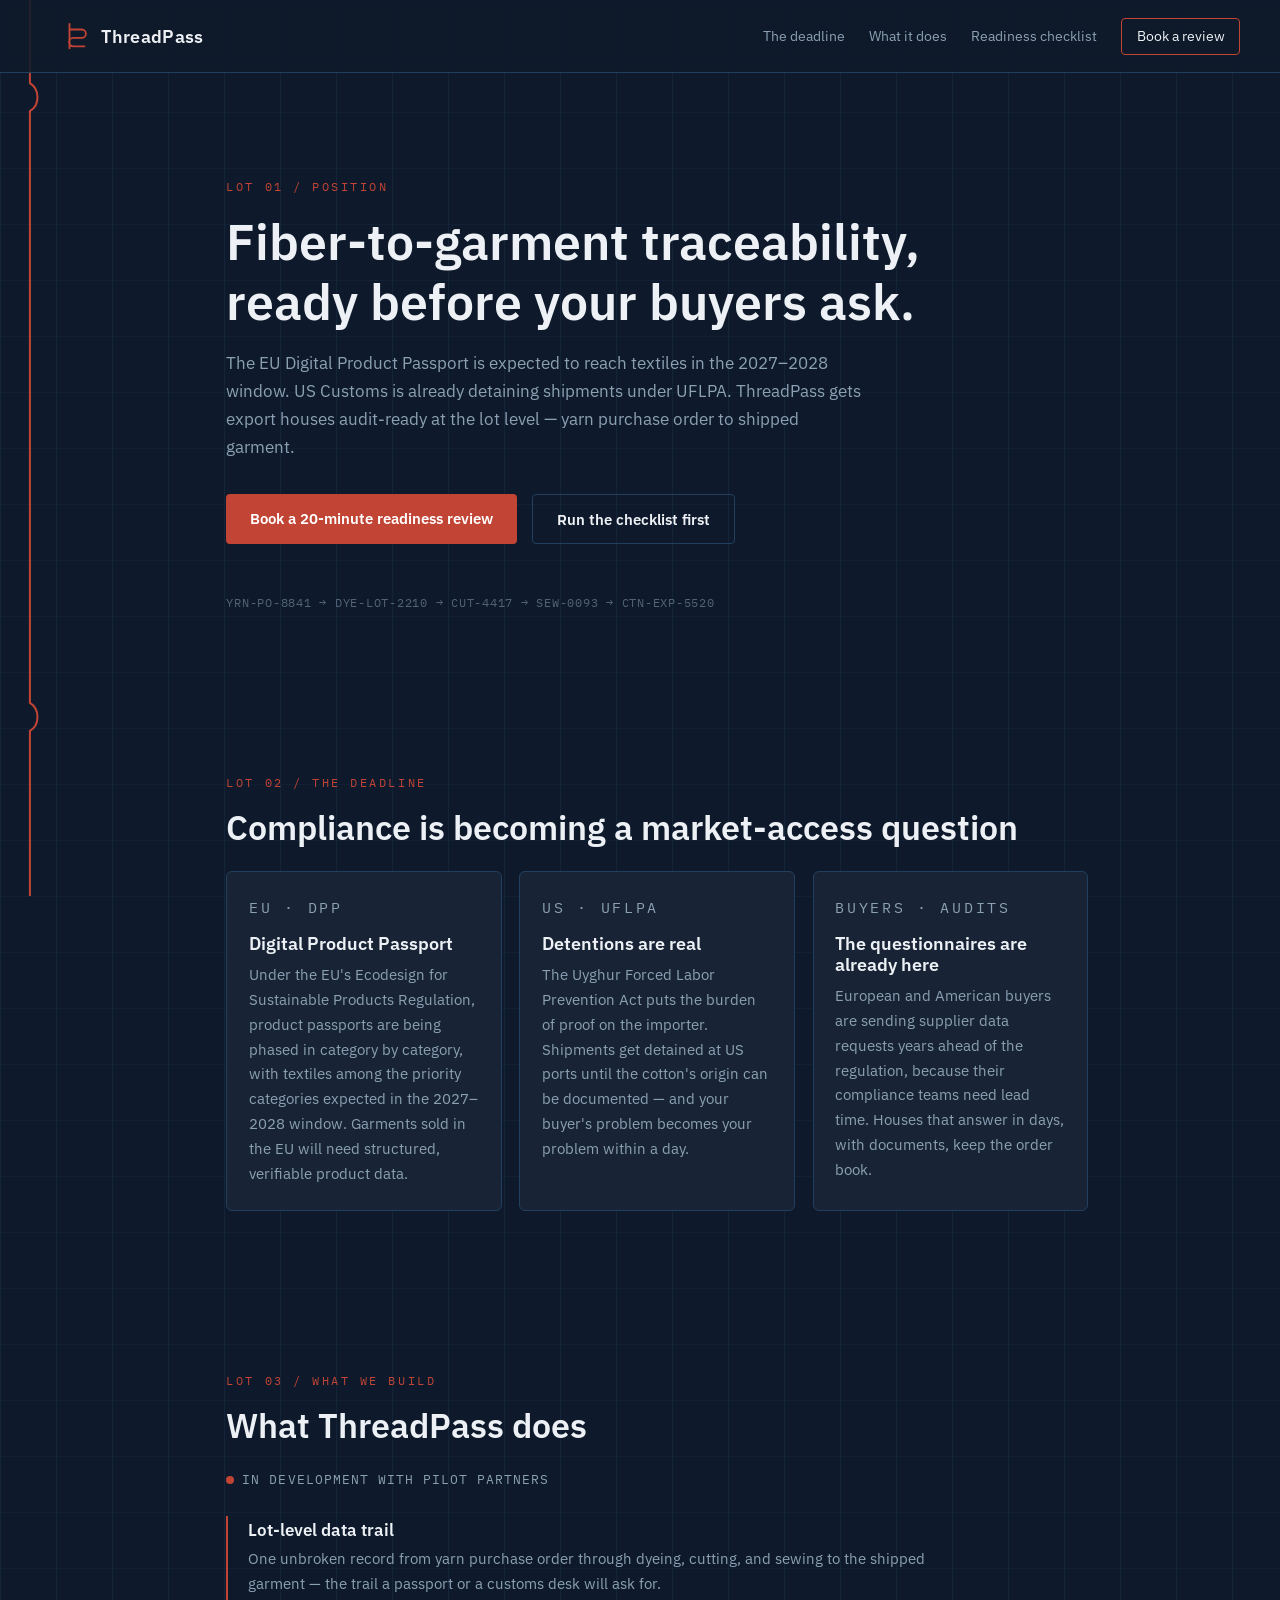
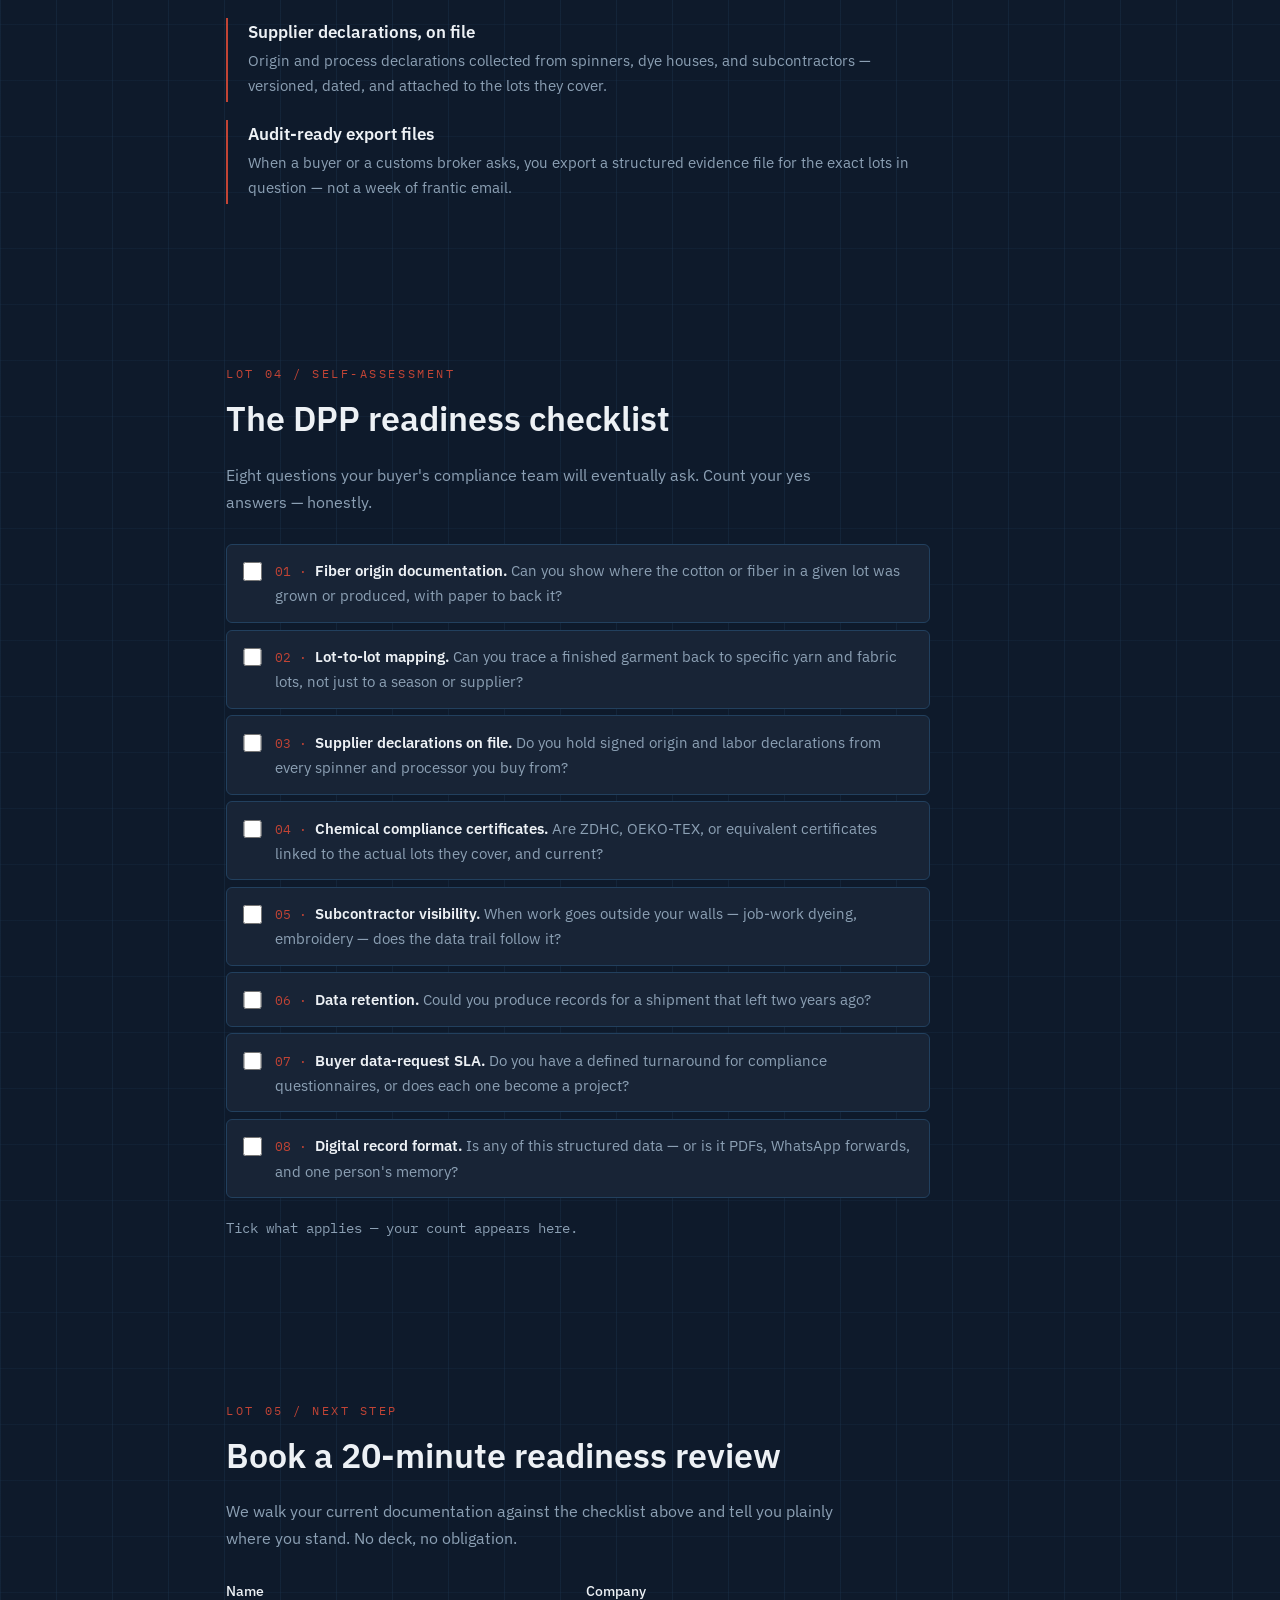
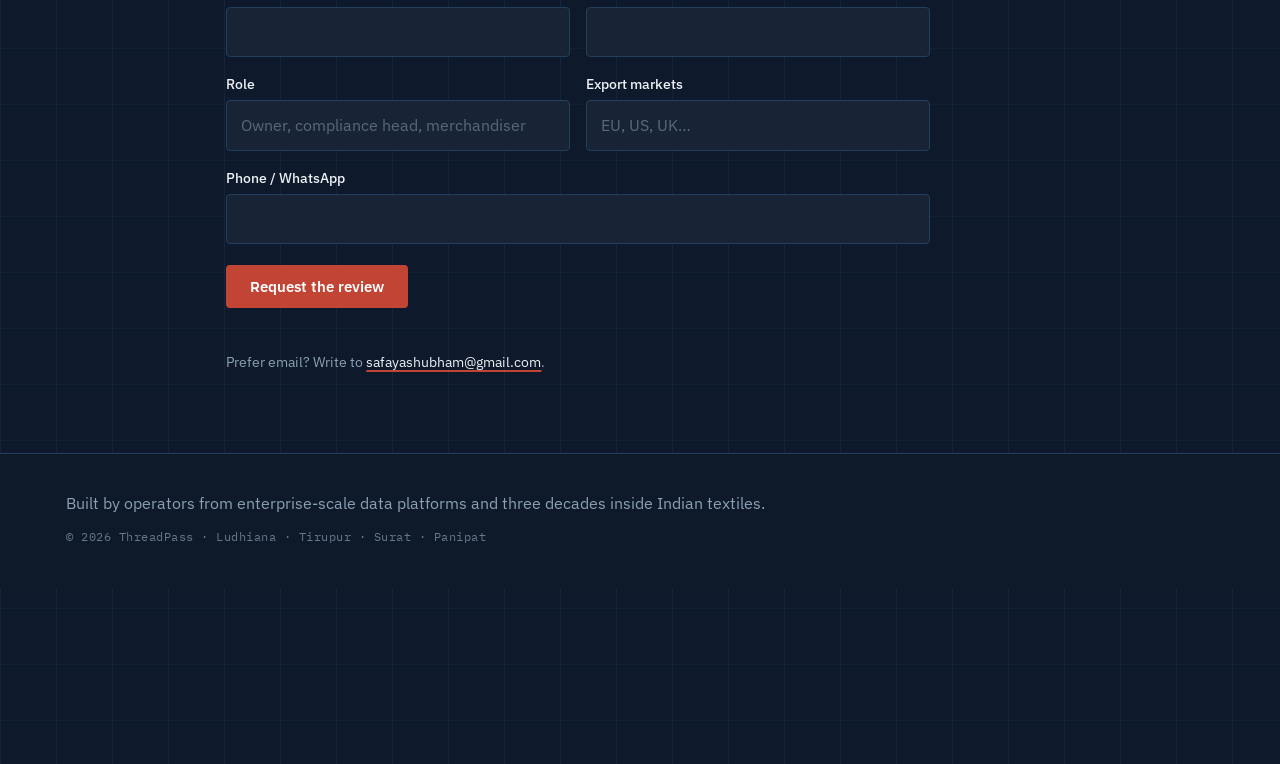
==== sites/threadpass/index.html @ c1f9498f "Add three pre-launch marketing sites and one-command Pages deploy script - sites/kongposh: Kashmir s" ====
<!DOCTYPE html>
<html lang="en">
<head>
  <meta charset="UTF-8">
  <meta name="viewport" content="width=device-width, initial-scale=1.0">
  <title>ThreadPass — fiber-to-garment traceability for Indian textile exporters</title>
  <meta name="description" content="ThreadPass builds lot-level traceability for export houses: EU Digital Product Passport readiness, UFLPA documentation, audit-ready export files. Book a 20-minute readiness review.">
  <meta property="og:title" content="ThreadPass — fiber-to-garment traceability, ready before your buyers ask">
  <meta property="og:description" content="EU Digital Product Passport and US UFLPA are changing what buyers demand from Indian export houses. A 20-minute readiness review shows where you stand.">
  <meta property="og:type" content="website">
  <meta property="og:url" content="https://shubham-safaya.github.io/threadpass/">
  <link rel="icon" href="data:image/svg+xml,%3Csvg xmlns='http://www.w3.org/2000/svg' viewBox='0 0 32 32'%3E%3Crect width='32' height='32' rx='6' fill='%230E1A2B'/%3E%3Cpath d='M8 4 v24 M8 10 h12 a4 4 0 0 1 0 8 h-8 a4 4 0 0 0 0 8 h12' stroke='%23C24435' stroke-width='2' fill='none' stroke-linecap='round'/%3E%3C/svg%3E">
  <link rel="preconnect" href="https://fonts.googleapis.com">
  <link rel="preconnect" href="https://fonts.gstatic.com" crossorigin>
  <link href="https://fonts.googleapis.com/css2?family=IBM+Plex+Mono:wght@400;500&family=IBM+Plex+Sans:wght@400;500;600&display=swap" rel="stylesheet">
  <link rel="stylesheet" href="styles.css">
</head>
<body>

<div class="thread-rail" aria-hidden="true">
  <svg id="thread-svg" preserveAspectRatio="none">
    <path id="thread-path" fill="none" />
  </svg>
</div>

<header class="site-header">
  <a class="brand" href="#top" aria-label="ThreadPass home">
    <svg viewBox="0 0 32 32" width="30" height="30" role="img" aria-label="ThreadPass mark — a thread through a needle path">
      <path d="M8 3 v26 M8 9 h13 a4.5 4.5 0 0 1 0 9 h-9 a4.5 4.5 0 0 0 0 9 h12" stroke="var(--madder)" stroke-width="2" fill="none" stroke-linecap="round"/>
    </svg>
    <span class="brand-name" data-brand>ThreadPass</span>
  </a>
  <nav aria-label="Primary">
    <a href="#deadline">The deadline</a>
    <a href="#product">What it does</a>
    <a href="#checklist">Readiness checklist</a>
    <a class="nav-cta" href="#book">Book a review</a>
  </nav>
</header>

<main id="top">

  <section class="hero section" data-node>
    <p class="lot-kicker">LOT 01 / POSITION</p>
    <h1>Fiber-to-garment traceability, ready before your buyers ask.</h1>
    <p class="hero-sub">The EU Digital Product Passport is expected to reach textiles in the 2027–2028 window. US Customs is already detaining shipments under UFLPA. <span data-brand>ThreadPass</span> gets export houses audit-ready at the lot level — yarn purchase order to shipped garment.</p>
    <div class="hero-actions">
      <a class="btn btn-primary" href="#book">Book a 20-minute readiness review</a>
      <a class="btn btn-ghost" href="#checklist">Run the checklist first</a>
    </div>
    <p class="hero-strip mono" aria-hidden="true">YRN-PO-8841 → DYE-LOT-2210 → CUT-4417 → SEW-0093 → CTN-EXP-5520</p>
  </section>

  <section class="section" id="deadline" data-node aria-labelledby="deadline-h">
    <p class="lot-kicker">LOT 02 / THE DEADLINE</p>
    <h2 id="deadline-h">Compliance is becoming a market-access question</h2>
    <div class="card-grid">
      <article class="card">
        <p class="card-tag mono">EU · DPP</p>
        <h3>Digital Product Passport</h3>
        <p>Under the EU's Ecodesign for Sustainable Products Regulation, product passports are being phased in category by category, with textiles among the priority categories expected in the 2027–2028 window. Garments sold in the EU will need structured, verifiable product data.
        <!-- TODO: add citation link to the ESPR delegated act timeline for textiles --></p>
      </article>
      <article class="card">
        <p class="card-tag mono">US · UFLPA</p>
        <h3>Detentions are real</h3>
        <p>The Uyghur Forced Labor Prevention Act puts the burden of proof on the importer. Shipments get detained at US ports until the cotton's origin can be documented — and your buyer's problem becomes your problem within a day.
        <!-- TODO: add citation link to CBP UFLPA statistics dashboard --></p>
      </article>
      <article class="card">
        <p class="card-tag mono">BUYERS · AUDITS</p>
        <h3>The questionnaires are already here</h3>
        <p>European and American buyers are sending supplier data requests years ahead of the regulation, because their compliance teams need lead time. Houses that answer in days, with documents, keep the order book.</p>
      </article>
    </div>
  </section>

  <section class="section" id="product" data-node aria-labelledby="product-h">
    <p class="lot-kicker">LOT 03 / WHAT WE BUILD</p>
    <h2 id="product-h">What <span data-brand>ThreadPass</span> does</h2>
    <p class="status-line"><span class="status-dot" aria-hidden="true"></span>In development with pilot partners</p>
    <ul class="feature-list">
      <li>
        <h3>Lot-level data trail</h3>
        <p>One unbroken record from yarn purchase order through dyeing, cutting, and sewing to the shipped garment — the trail a passport or a customs desk will ask for.</p>
      </li>
      <li>
        <h3>Supplier declarations, on file</h3>
        <p>Origin and process declarations collected from spinners, dye houses, and subcontractors — versioned, dated, and attached to the lots they cover.</p>
      </li>
      <li>
        <h3>Audit-ready export files</h3>
        <p>When a buyer or a customs broker asks, you export a structured evidence file for the exact lots in question — not a week of frantic email.</p>
      </li>
    </ul>
  </section>

  <section class="section" id="checklist" data-node aria-labelledby="checklist-h">
    <p class="lot-kicker">LOT 04 / SELF-ASSESSMENT</p>
    <h2 id="checklist-h">The DPP readiness checklist</h2>
    <p class="section-lead">Eight questions your buyer's compliance team will eventually ask. Count your yes answers — honestly.</p>
    <ol class="checklist">
      <li><label><input type="checkbox"><span><strong>Fiber origin documentation.</strong> Can you show where the cotton or fiber in a given lot was grown or produced, with paper to back it?</span></label></li>
      <li><label><input type="checkbox"><span><strong>Lot-to-lot mapping.</strong> Can you trace a finished garment back to specific yarn and fabric lots, not just to a season or supplier?</span></label></li>
      <li><label><input type="checkbox"><span><strong>Supplier declarations on file.</strong> Do you hold signed origin and labor declarations from every spinner and processor you buy from?</span></label></li>
      <li><label><input type="checkbox"><span><strong>Chemical compliance certificates.</strong> Are ZDHC, OEKO-TEX, or equivalent certificates linked to the actual lots they cover, and current?</span></label></li>
      <li><label><input type="checkbox"><span><strong>Subcontractor visibility.</strong> When work goes outside your walls — job-work dyeing, embroidery — does the data trail follow it?</span></label></li>
      <li><label><input type="checkbox"><span><strong>Data retention.</strong> Could you produce records for a shipment that left two years ago?</span></label></li>
      <li><label><input type="checkbox"><span><strong>Buyer data-request SLA.</strong> Do you have a defined turnaround for compliance questionnaires, or does each one become a project?</span></label></li>
      <li><label><input type="checkbox"><span><strong>Digital record format.</strong> Is any of this structured data — or is it PDFs, WhatsApp forwards, and one person's memory?</span></label></li>
    </ol>
    <p class="checklist-score" role="status" aria-live="polite" id="checklist-score">Tick what applies — your count appears here.</p>
  </section>

  <section class="section" id="book" data-node aria-labelledby="book-h">
    <p class="lot-kicker">LOT 05 / NEXT STEP</p>
    <h2 id="book-h">Book a 20-minute readiness review</h2>
    <p class="section-lead">We walk your current documentation against the checklist above and tell you plainly where you stand. No deck, no obligation.</p>
    <!-- TODO: replace Formspree ID -->
    <form id="review-form" action="https://formspree.io/f/FORM_ID_B" method="POST" novalidate>
      <div class="form-grid">
        <div class="field">
          <label for="rf-name">Name</label>
          <input id="rf-name" name="name" type="text" autocomplete="name" required>
        </div>
        <div class="field">
          <label for="rf-company">Company</label>
          <input id="rf-company" name="company" type="text" autocomplete="organization" required>
        </div>
        <div class="field">
          <label for="rf-role">Role</label>
          <input id="rf-role" name="role" type="text" autocomplete="organization-title" placeholder="Owner, compliance head, merchandiser" required>
        </div>
        <div class="field">
          <label for="rf-markets">Export markets</label>
          <input id="rf-markets" name="export_markets" type="text" placeholder="EU, US, UK…" required>
        </div>
        <div class="field field-wide">
          <label for="rf-phone">Phone / WhatsApp</label>
          <input id="rf-phone" name="phone_whatsapp" type="tel" autocomplete="tel" inputmode="tel" required>
        </div>
      </div>
      <button class="btn btn-primary" type="submit">Request the review</button>
      <p class="form-status" role="status" aria-live="polite"></p>
      <p class="form-fallback">Prefer email? Write to <a href="mailto:safayashubham@gmail.com?subject=ThreadPass%20readiness%20review">safayashubham@gmail.com</a>.<!-- TODO: swap for brand mailbox --></p>
    </form>
  </section>

</main>

<footer class="site-footer" data-node>
  <p>Built by operators from enterprise-scale data platforms and three decades inside Indian textiles.</p>
  <p class="fine mono">© <span id="year"></span> <span data-brand>ThreadPass</span> · Ludhiana · Tirupur · Surat · Panipat
  <!-- TODO: run name/trademark search for "ThreadPass" before launch --></p>
</footer>

<script src="app.js"></script>
</body>
</html>
---- sites/threadpass/styles.css ----
/* ThreadPass — palette. Rename/reskin here. */
:root {
  --loom-navy: #0e1a2b;   /* ground */
  --graphite: #182436;    /* panels */
  --steel: #8ca0b4;       /* secondary text */
  --madder: #c24435;      /* the thread */
  --bone: #edf1f5;        /* text */
  --warp-blue: #22405e;   /* rules and grid */
  --font-sans: "IBM Plex Sans", system-ui, sans-serif;
  --font-mono: "IBM Plex Mono", ui-monospace, monospace;
  --rail: 3.4rem;         /* space reserved for the thread rail */
}

* { margin: 0; padding: 0; box-sizing: border-box; }

html { scroll-behavior: smooth; }
@media (prefers-reduced-motion: reduce) {
  html { scroll-behavior: auto; }
  *, *::before, *::after { animation: none !important; transition: none !important; }
}

body {
  background:
    linear-gradient(var(--loom-navy), var(--loom-navy)) padding-box,
    var(--loom-navy);
  background-color: var(--loom-navy);
  /* warp/weft grid */
  background-image:
    linear-gradient(to right, rgba(34, 64, 94, 0.28) 1px, transparent 1px),
    linear-gradient(to bottom, rgba(34, 64, 94, 0.18) 1px, transparent 1px);
  background-size: 56px 56px;
  color: var(--bone);
  font-family: var(--font-sans);
  line-height: 1.65;
  -webkit-font-smoothing: antialiased;
}

.mono { font-family: var(--font-mono); }

a { color: var(--bone); text-decoration-color: var(--madder); text-decoration-thickness: 1.5px; text-underline-offset: 3px; }
a:hover { color: var(--madder); }
:focus-visible { outline: 2px solid var(--madder); outline-offset: 3px; border-radius: 2px; }

h1, h2, h3 { line-height: 1.2; font-weight: 600; }

/* Continuous thread rail */
.thread-rail {
  position: absolute; top: 0; left: 0; bottom: 0; width: var(--rail);
  pointer-events: none; z-index: 0;
}
.thread-rail svg { width: 100%; height: 100%; }
#thread-path { stroke: var(--madder); stroke-width: 2; stroke-linecap: round; }
@media (max-width: 640px) { :root { --rail: 1.6rem; } }

/* Header */
.site-header {
  position: relative; z-index: 1;
  display: flex; align-items: center; justify-content: space-between; gap: 1rem; flex-wrap: wrap;
  padding: 1.1rem clamp(1rem, 4vw, 2.5rem) 1.1rem calc(var(--rail) + 0.5rem);
  border-bottom: 1px solid var(--warp-blue);
  background: rgba(14, 26, 43, 0.88);
}
.brand { display: flex; align-items: center; gap: 0.55rem; text-decoration: none; }
.brand-name { font-weight: 600; letter-spacing: 0.02em; font-size: 1.15rem; }
.site-header nav { display: flex; gap: clamp(0.7rem, 2.5vw, 1.5rem); align-items: center; flex-wrap: wrap; }
.site-header nav a { color: var(--steel); text-decoration: none; font-size: 0.9rem; }
.site-header nav a:hover { color: var(--bone); }
.nav-cta { border: 1px solid var(--madder); color: var(--bone) !important; padding: 0.35rem 0.9rem; border-radius: 4px; }
.nav-cta:hover { background: var(--madder); }

/* Sections */
main { position: relative; z-index: 1; }
.section {
  max-width: 60rem; margin: 0 auto;
  padding: clamp(3rem, 7vw, 5rem) clamp(1rem, 4vw, 2rem) clamp(3rem, 7vw, 5rem) calc(var(--rail) + 0.75rem);
}
.lot-kicker {
  font-family: var(--font-mono); font-size: 0.72rem; letter-spacing: 0.22em;
  color: var(--madder); margin-bottom: 1rem;
}
.section h2 { font-size: clamp(1.45rem, 3.2vw, 2.1rem); margin-bottom: 1.4rem; }
.section-lead { color: var(--steel); max-width: 40rem; margin-bottom: 1.8rem; }

/* Hero */
.hero { padding-top: clamp(3.5rem, 9vw, 6.5rem); }
.hero h1 { font-size: clamp(1.9rem, 5vw, 3.1rem); max-width: 44rem; margin-bottom: 1.2rem; }
.hero-sub { color: var(--steel); font-size: 1.06rem; max-width: 40rem; margin-bottom: 2rem; }
.hero-actions { display: flex; gap: 0.9rem; flex-wrap: wrap; }
.hero-strip {
  margin-top: 3rem; font-size: 0.78rem; color: var(--warp-blue); letter-spacing: 0.06em;
  color: rgba(140, 160, 180, 0.55); overflow-x: auto; white-space: nowrap;
}

/* Buttons */
.btn {
  display: inline-block; padding: 0.72rem 1.5rem; border-radius: 4px;
  font-weight: 600; font-size: 0.95rem; text-decoration: none; cursor: pointer;
  border: 1px solid transparent; transition: background 0.2s, color 0.2s, border-color 0.2s;
  font-family: var(--font-sans);
}
.btn-primary { background: var(--madder); color: #fff; border: 0; }
.btn-primary:hover { background: #a83628; color: #fff; }
.btn-ghost { border-color: var(--warp-blue); color: var(--bone); }
.btn-ghost:hover { border-color: var(--madder); color: var(--bone); }

/* Deadline cards */
.card-grid { display: grid; grid-template-columns: repeat(auto-fit, minmax(250px, 1fr)); gap: 1.1rem; }
.card {
  background: var(--graphite); border: 1px solid var(--warp-blue);
  border-radius: 6px; padding: 1.5rem 1.35rem;
}
.card-tag { font-size: 0.7rem; letter-spacing: 0.18em; color: var(--madder); margin-bottom: 0.8rem; }
.card h3 { font-size: 1.1rem; margin-bottom: 0.55rem; }
.card p { color: var(--steel); font-size: 0.94rem; }

/* Product */
.status-line { display: flex; align-items: center; gap: 0.5rem; font-family: var(--font-mono); font-size: 0.8rem; letter-spacing: 0.08em; color: var(--steel); margin-bottom: 1.6rem; text-transform: uppercase; }
.status-dot { width: 8px; height: 8px; border-radius: 50%; background: var(--madder); display: inline-block; }
.feature-list { list-style: none; display: grid; gap: 1.1rem; max-width: 44rem; }
.feature-list li { border-left: 2px solid var(--madder); padding: 0.25rem 0 0.25rem 1.2rem; }
.feature-list h3 { font-size: 1.08rem; margin-bottom: 0.35rem; }
.feature-list p { color: var(--steel); font-size: 0.95rem; }

/* Checklist */
.checklist { list-style: none; counter-reset: item; max-width: 44rem; display: grid; gap: 0.4rem; }
.checklist li { counter-increment: item; }
.checklist label {
  display: flex; gap: 0.8rem; align-items: flex-start; padding: 0.85rem 1rem;
  background: var(--graphite); border: 1px solid var(--warp-blue); border-radius: 6px; cursor: pointer;
}
.checklist label:hover { border-color: var(--madder); }
.checklist input { width: 1.15rem; height: 1.15rem; margin-top: 0.25rem; accent-color: var(--madder); flex-shrink: 0; }
.checklist span { font-size: 0.95rem; color: var(--steel); }
.checklist strong { color: var(--bone); font-weight: 600; }
.checklist span::before {
  content: counter(item, decimal-leading-zero) " · "; font-family: var(--font-mono);
  color: var(--madder); font-size: 0.8rem;
}
.checklist-score { margin-top: 1.2rem; font-family: var(--font-mono); font-size: 0.88rem; color: var(--steel); }

/* Form */
.form-grid { display: grid; grid-template-columns: 1fr; gap: 1rem; max-width: 44rem; margin-bottom: 1.3rem; }
@media (min-width: 640px) { .form-grid { grid-template-columns: 1fr 1fr; } .field-wide { grid-column: span 2; } }
.field label { display: block; font-size: 0.85rem; font-weight: 500; margin-bottom: 0.3rem; }
.field input {
  width: 100%; padding: 0.68rem 0.85rem; border-radius: 4px;
  border: 1px solid var(--warp-blue); background: var(--graphite);
  color: var(--bone); font: inherit;
}
.field input::placeholder { color: rgba(140, 160, 180, 0.55); }
.field input:focus-visible { outline: 2px solid var(--madder); outline-offset: 1px; border-color: transparent; }
.form-status { margin-top: 0.9rem; font-size: 0.95rem; min-height: 1.4rem; }
.form-status.ok { color: #7fbf8e; }
.form-status.err { color: var(--madder); }
.form-fallback { margin-top: 0.4rem; font-size: 0.85rem; color: var(--steel); }

/* Footer */
.site-footer {
  position: relative; z-index: 1;
  border-top: 1px solid var(--warp-blue);
  padding: 2.2rem clamp(1rem, 4vw, 2.5rem) 2.6rem calc(var(--rail) + 0.75rem);
  color: var(--steel); background: rgba(14, 26, 43, 0.88);
}
.site-footer .fine { font-size: 0.78rem; margin-top: 0.6rem; letter-spacing: 0.04em; color: rgba(140, 160, 180, 0.7); }
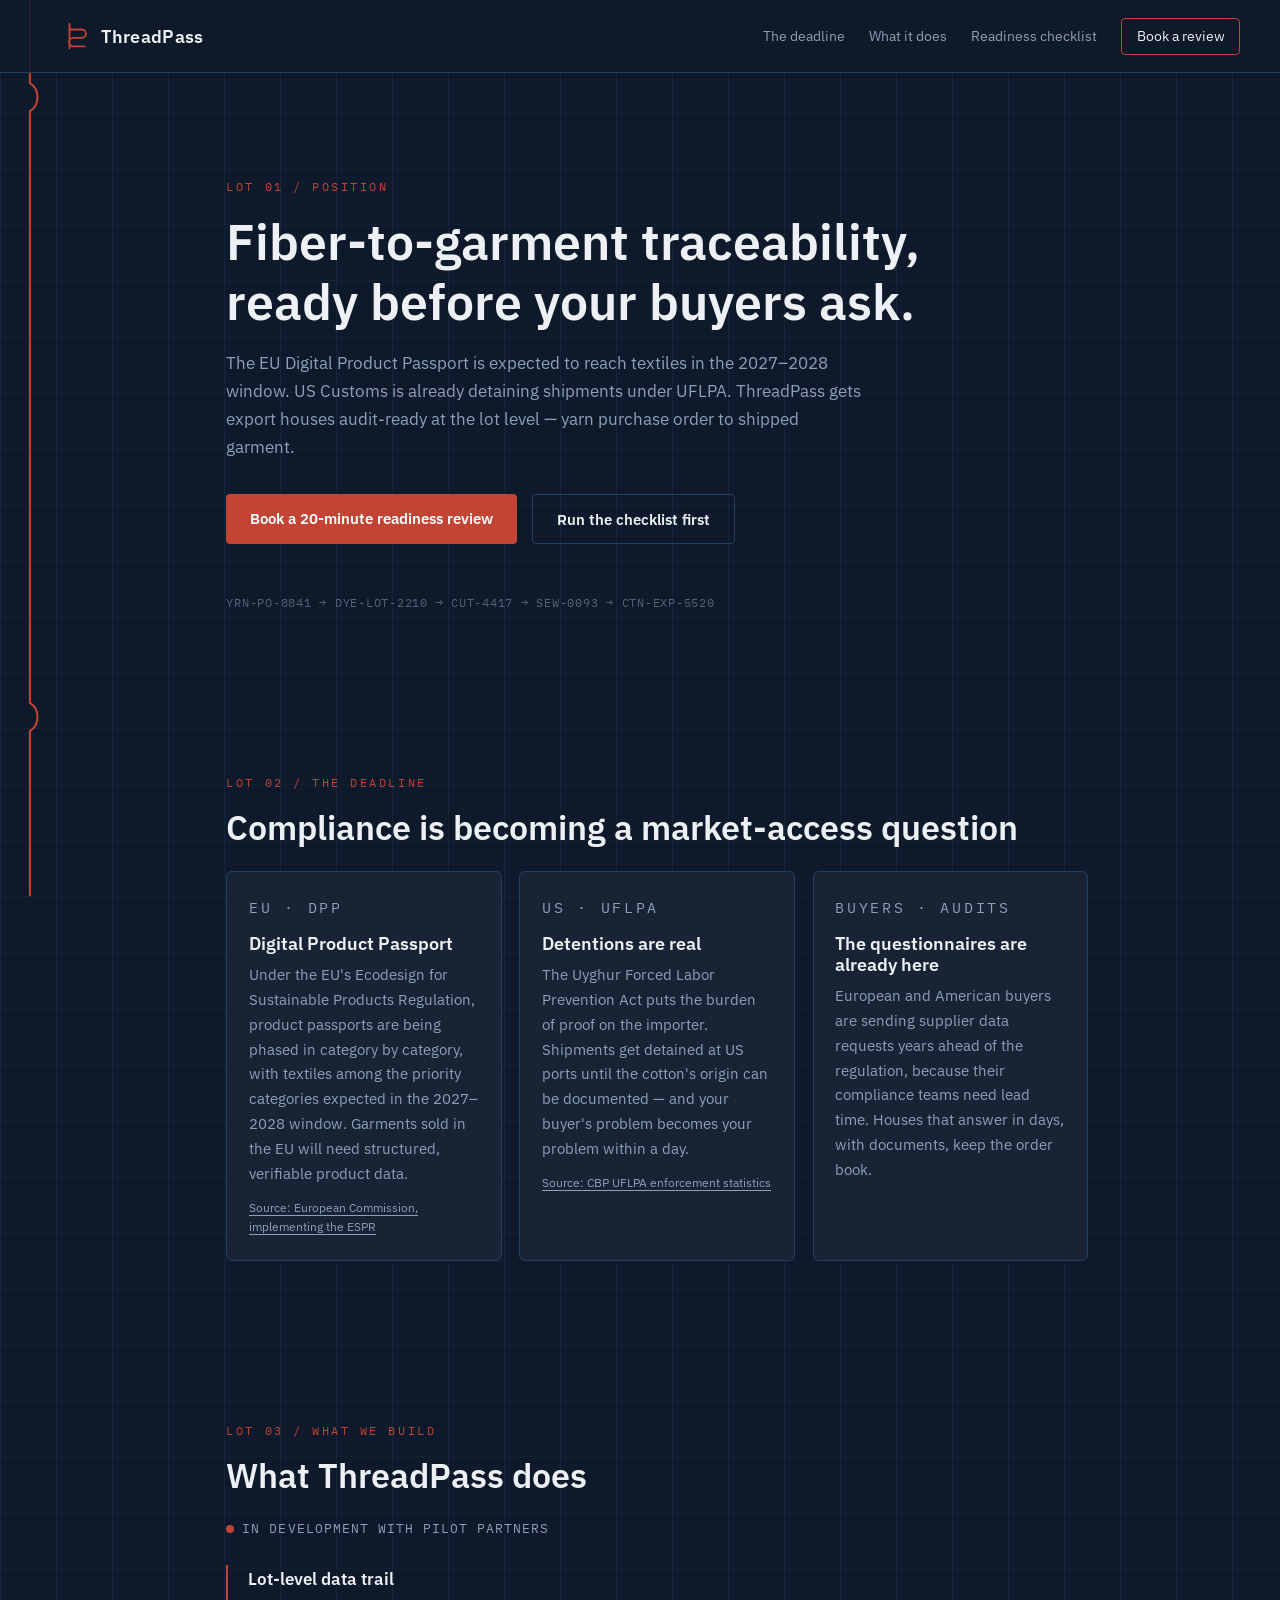
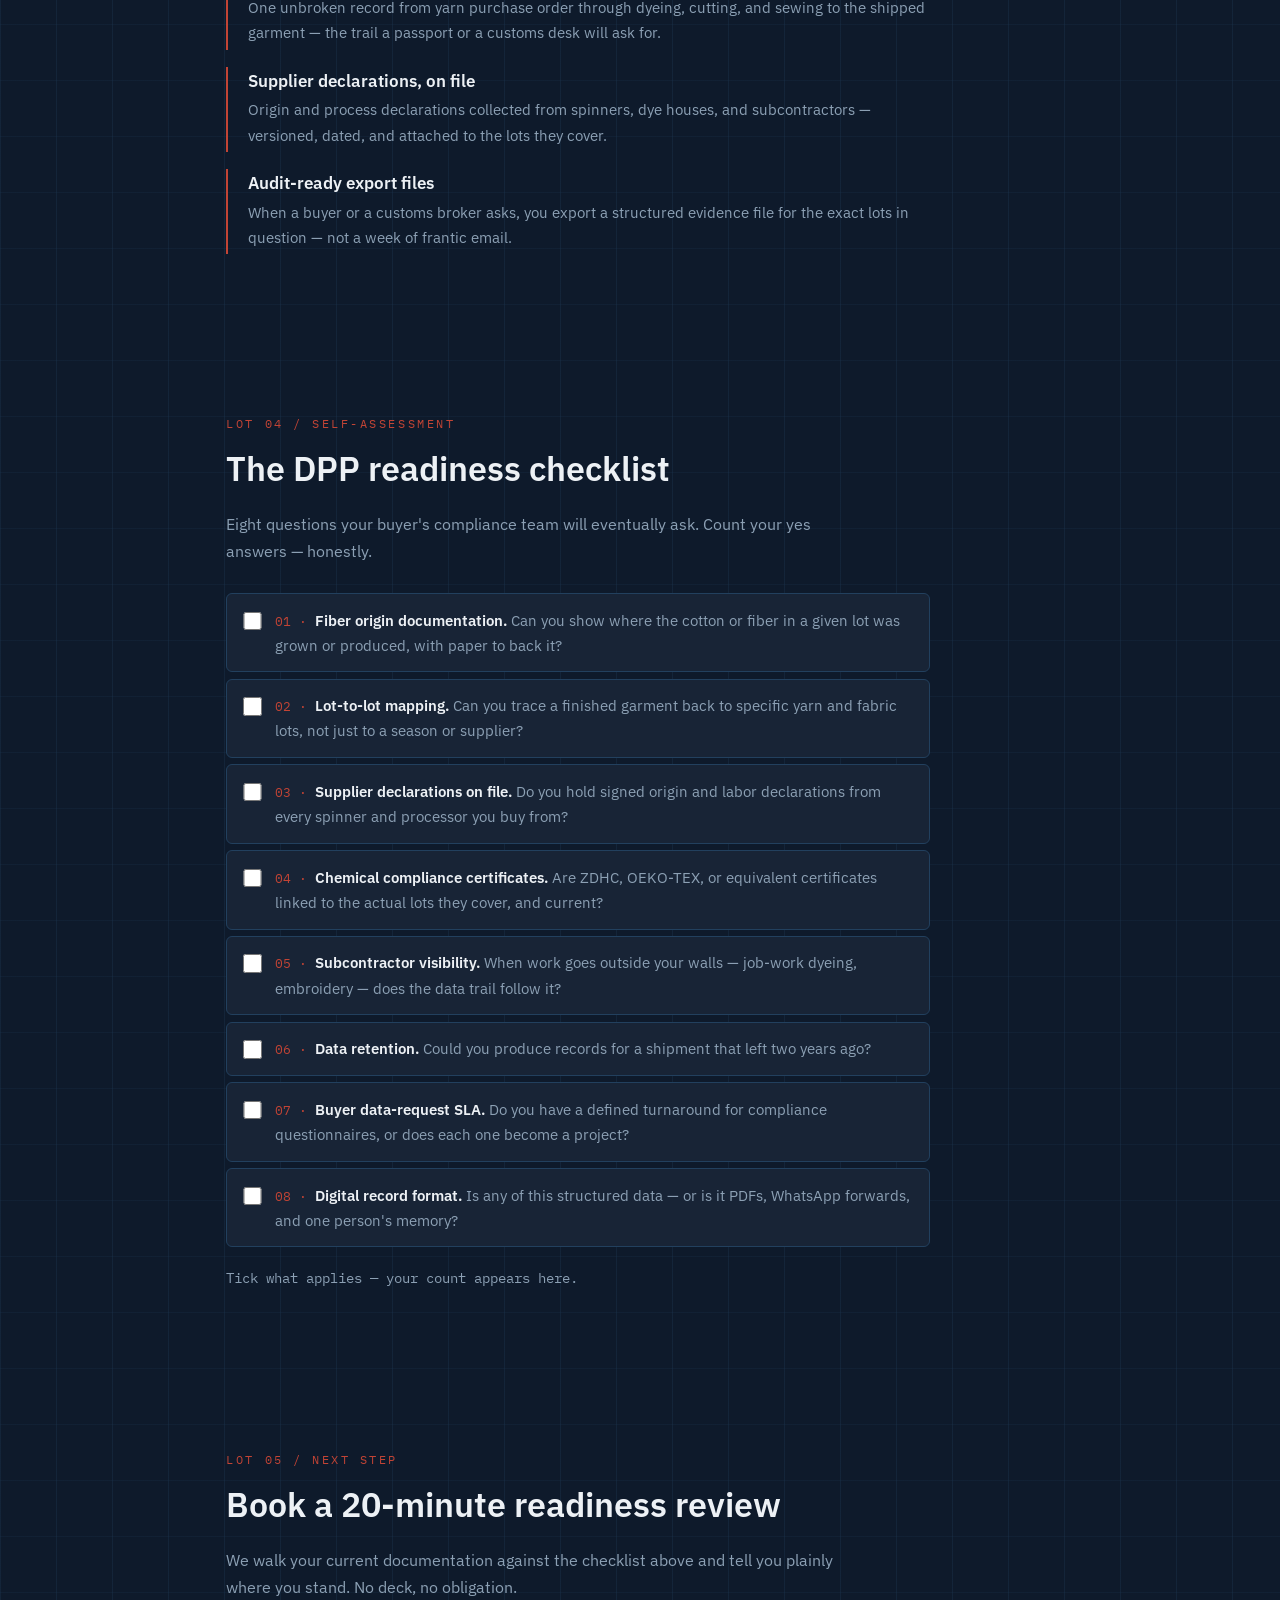
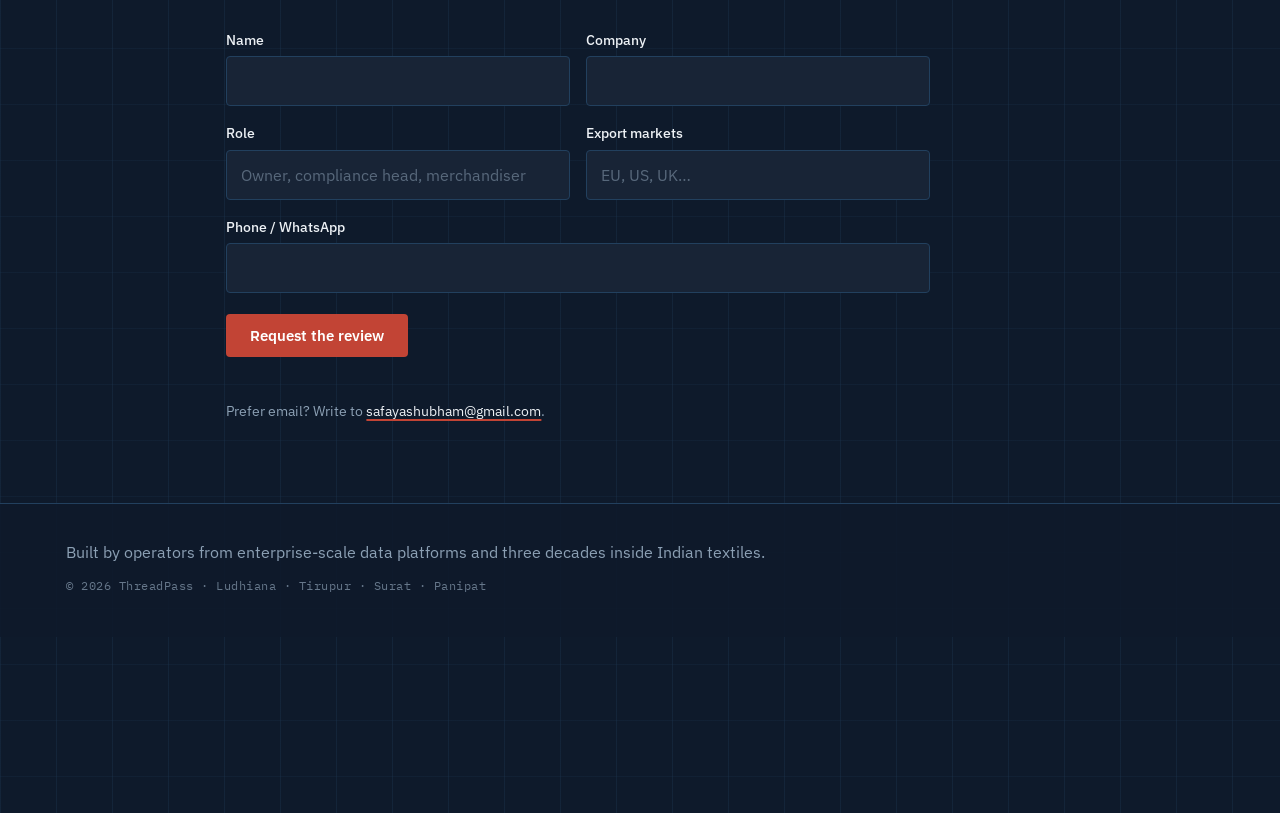
==== commit 419be80b: "Sites: fill Sundays links, add ThreadPass citations - sundays-with-safaya: all four TODO_URL_* place" ====
--- a/sites/threadpass/index.html
+++ b/sites/threadpass/index.html
@@ -59,13 +59,13 @@
         <p class="card-tag mono">EU · DPP</p>
         <h3>Digital Product Passport</h3>
         <p>Under the EU's Ecodesign for Sustainable Products Regulation, product passports are being phased in category by category, with textiles among the priority categories expected in the 2027–2028 window. Garments sold in the EU will need structured, verifiable product data.
-        <!-- TODO: add citation link to the ESPR delegated act timeline for textiles --></p>
+        <a class="cite" href="https://green-forum.ec.europa.eu/implementing-ecodesign-sustainable-products-regulation_en" rel="noopener">Source: European Commission, implementing the ESPR</a></p>
       </article>
       <article class="card">
         <p class="card-tag mono">US · UFLPA</p>
         <h3>Detentions are real</h3>
         <p>The Uyghur Forced Labor Prevention Act puts the burden of proof on the importer. Shipments get detained at US ports until the cotton's origin can be documented — and your buyer's problem becomes your problem within a day.
-        <!-- TODO: add citation link to CBP UFLPA statistics dashboard --></p>
+        <a class="cite" href="https://www.cbp.gov/newsroom/stats/trade/uyghur-forced-labor-prevention-act-statistics" rel="noopener">Source: CBP UFLPA enforcement statistics</a></p>
       </article>
       <article class="card">
         <p class="card-tag mono">BUYERS · AUDITS</p>
--- a/sites/threadpass/styles.css
+++ b/sites/threadpass/styles.css
@@ -112,6 +112,8 @@
 .card-tag { font-size: 0.7rem; letter-spacing: 0.18em; color: var(--madder); margin-bottom: 0.8rem; }
 .card h3 { font-size: 1.1rem; margin-bottom: 0.55rem; }
 .card p { color: var(--steel); font-size: 0.94rem; }
+.cite { display: block; margin-top: 0.7rem; font-size: 0.72rem; color: var(--steel); text-decoration: underline; text-underline-offset: 3px; }
+.cite:hover, .cite:focus { color: var(--bone); }
 
 /* Product */
 .status-line { display: flex; align-items: center; gap: 0.5rem; font-family: var(--font-mono); font-size: 0.8rem; letter-spacing: 0.08em; color: var(--steel); margin-bottom: 1.6rem; text-transform: uppercase; }
